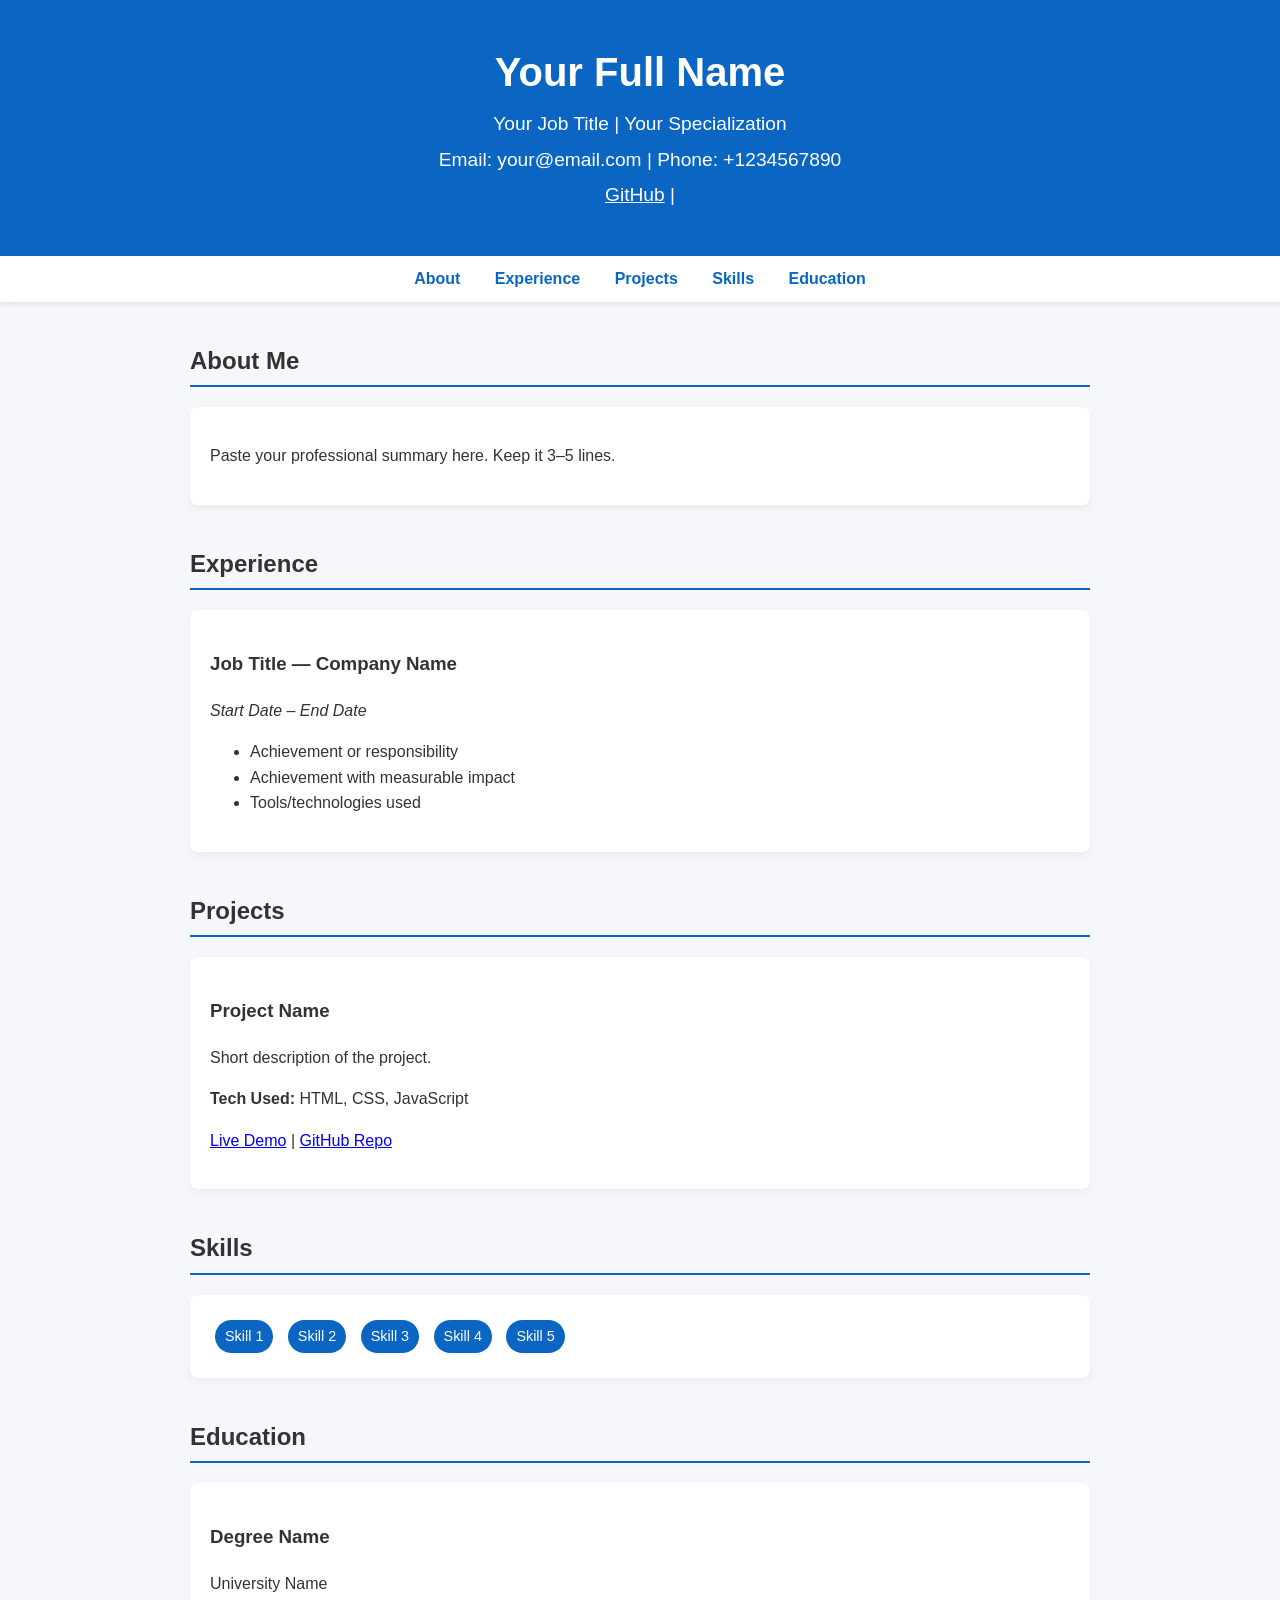
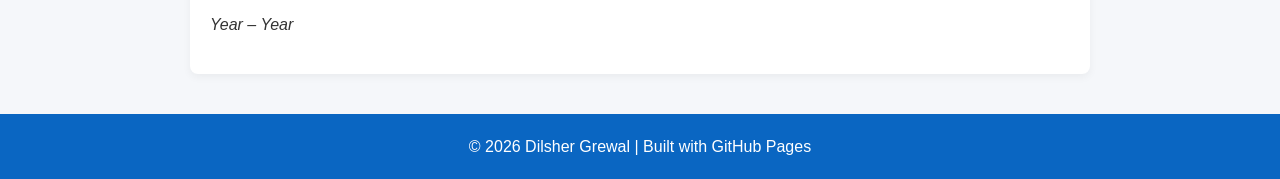
==== index.html @ e47f12a4 "Add initial portfolio webpage structure This file contains the complete structure of a portfolio web" ====
<!DOCTYPE html>
<html lang="en">
<head>
    <meta charset="UTF-8">
    <title>Dilsher Grewal | Portfolio</title>
    <meta name="viewport" content="width=device-width, initial-scale=1.0">
    
    <style>
        body {
            margin: 0;
            font-family: Arial, sans-serif;
            line-height: 1.6;
            background-color: #f5f7fa;
            color: #333;
        }

        header {
            background: #0a66c2;
            color: white;
            padding: 40px 20px;
            text-align: center;
        }

        header h1 {
            margin: 0;
            font-size: 2.5em;
        }

        header p {
            margin: 5px 0;
            font-size: 1.2em;
        }

        nav {
            text-align: center;
            background: white;
            padding: 10px;
            box-shadow: 0 2px 5px rgba(0,0,0,0.1);
        }

        nav a {
            margin: 0 15px;
            text-decoration: none;
            color: #0a66c2;
            font-weight: bold;
        }

        section {
            max-width: 900px;
            margin: 40px auto;
            padding: 0 20px;
        }

        h2 {
            border-bottom: 2px solid #0a66c2;
            padding-bottom: 5px;
        }

        .card {
            background: white;
            padding: 20px;
            margin: 20px 0;
            border-radius: 8px;
            box-shadow: 0 3px 8px rgba(0,0,0,0.05);
        }

        .skills span {
            display: inline-block;
            background: #0a66c2;
            color: white;
            padding: 5px 10px;
            margin: 5px;
            border-radius: 20px;
            font-size: 0.9em;
        }

        footer {
            text-align: center;
            padding: 20px;
            background: #0a66c2;
            color: white;
        }

        @media (max-width: 600px) {
            header h1 {
                font-size: 1.8em;
            }
        }
    </style>
</head>

<body>

<header>
    <h1>Your Full Name</h1>
    <p>Your Job Title | Your Specialization</p>
    <p>Email: your@email.com | Phone: +1234567890</p>
    <p>
        <a href="https://github.com/yourusername" target="_blank" style="color:white;">GitHub</a> |
    </p>
</header>

<nav>
    <a href="#about">About</a>
    <a href="#experience">Experience</a>
    <a href="#projects">Projects</a>
    <a href="#skills">Skills</a>
    <a href="#education">Education</a>
</nav>

<section id="about">
    <h2>About Me</h2>
    <div class="card">
        <p>
            Paste your professional summary here. Keep it 3–5 lines.
        </p>
    </div>
</section>

<section id="experience">
    <h2>Experience</h2>

    <div class="card">
        <h3>Job Title — Company Name</h3>
        <p><em>Start Date – End Date</em></p>
        <ul>
            <li>Achievement or responsibility</li>
            <li>Achievement with measurable impact</li>
            <li>Tools/technologies used</li>
        </ul>
    </div>

</section>

<section id="projects">
    <h2>Projects</h2>

    <div class="card">
        <h3>Project Name</h3>
        <p>Short description of the project.</p>
        <p><strong>Tech Used:</strong> HTML, CSS, JavaScript</p>
        <p>
            <a href="#">Live Demo</a> | 
            <a href="#">GitHub Repo</a>
        </p>
    </div>

</section>

<section id="skills">
    <h2>Skills</h2>
    <div class="card skills">
        <span>Skill 1</span>
        <span>Skill 2</span>
        <span>Skill 3</span>
        <span>Skill 4</span>
        <span>Skill 5</span>
    </div>
</section>

<section id="education">
    <h2>Education</h2>
    <div class="card">
        <h3>Degree Name</h3>
        <p>University Name</p>
        <p><em>Year – Year</em></p>
    </div>
</section>

<footer>
    © 2026 Dilsher Grewal | Built with GitHub Pages
</footer>

</body>
</html>
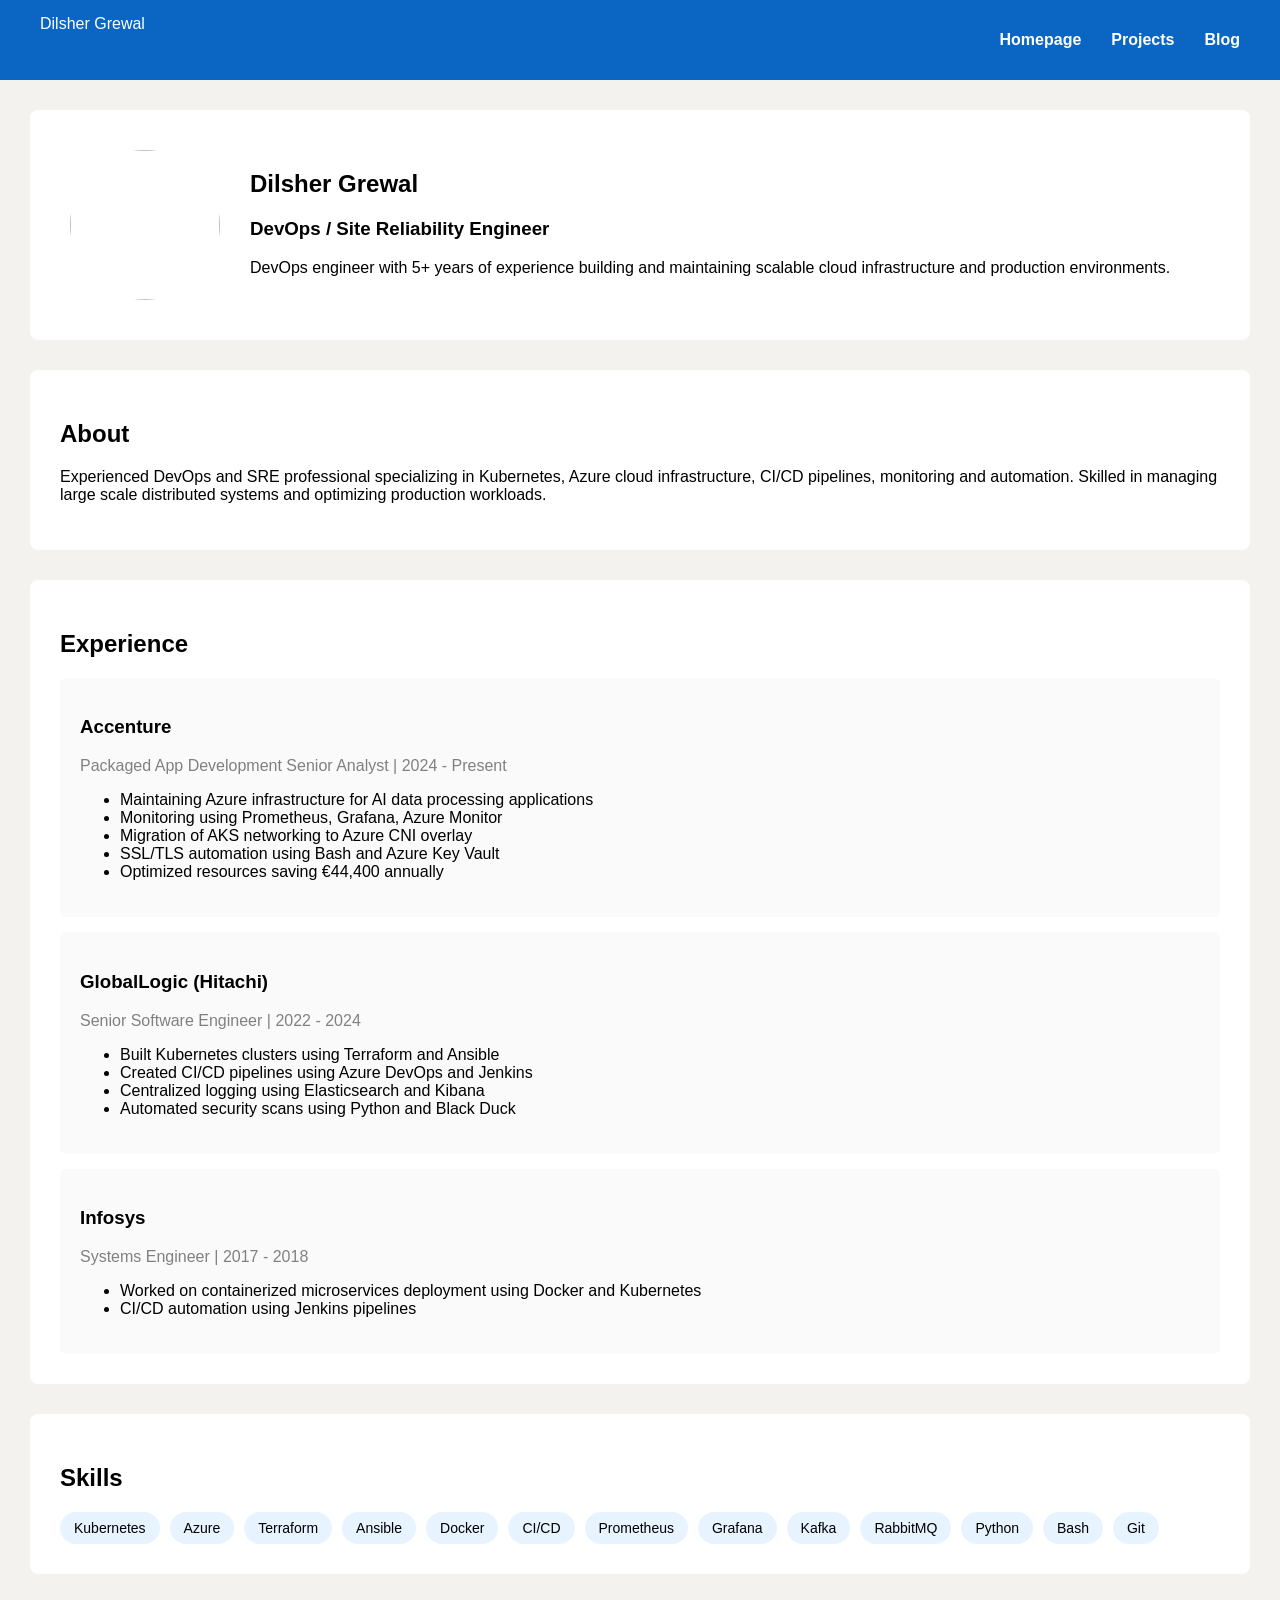
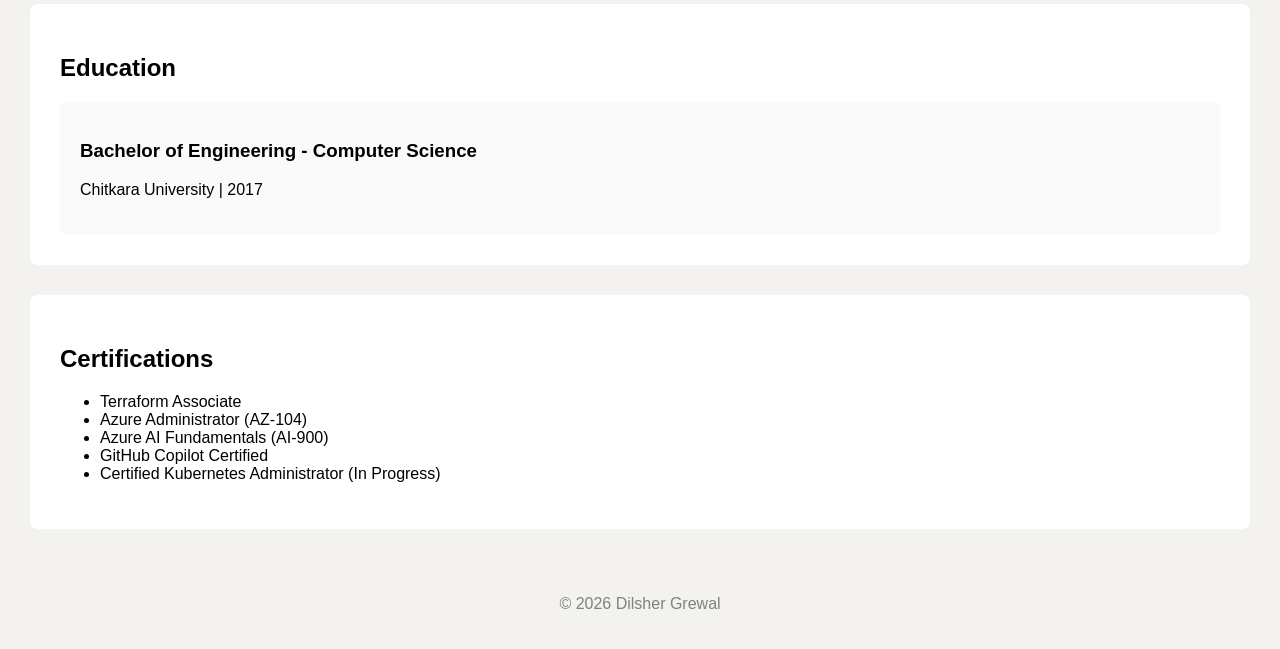
==== commit d405c2d0: "Update portfolio details and structure" ====
--- a/index.html
+++ b/index.html
@@ -1,174 +1,167 @@
 <!DOCTYPE html>
 <html lang="en">
 <head>
-    <meta charset="UTF-8">
-    <title>Dilsher Grewal | Portfolio</title>
-    <meta name="viewport" content="width=device-width, initial-scale=1.0">
-    
-    <style>
-        body {
-            margin: 0;
-            font-family: Arial, sans-serif;
-            line-height: 1.6;
-            background-color: #f5f7fa;
-            color: #333;
-        }
-
-        header {
-            background: #0a66c2;
-            color: white;
-            padding: 40px 20px;
-            text-align: center;
-        }
-
-        header h1 {
-            margin: 0;
-            font-size: 2.5em;
-        }
-
-        header p {
-            margin: 5px 0;
-            font-size: 1.2em;
-        }
-
-        nav {
-            text-align: center;
-            background: white;
-            padding: 10px;
-            box-shadow: 0 2px 5px rgba(0,0,0,0.1);
-        }
-
-        nav a {
-            margin: 0 15px;
-            text-decoration: none;
-            color: #0a66c2;
-            font-weight: bold;
-        }
-
-        section {
-            max-width: 900px;
-            margin: 40px auto;
-            padding: 0 20px;
-        }
-
-        h2 {
-            border-bottom: 2px solid #0a66c2;
-            padding-bottom: 5px;
-        }
-
-        .card {
-            background: white;
-            padding: 20px;
-            margin: 20px 0;
-            border-radius: 8px;
-            box-shadow: 0 3px 8px rgba(0,0,0,0.05);
-        }
-
-        .skills span {
-            display: inline-block;
-            background: #0a66c2;
-            color: white;
-            padding: 5px 10px;
-            margin: 5px;
-            border-radius: 20px;
-            font-size: 0.9em;
-        }
-
-        footer {
-            text-align: center;
-            padding: 20px;
-            background: #0a66c2;
-            color: white;
-        }
-
-        @media (max-width: 600px) {
-            header h1 {
-                font-size: 1.8em;
-            }
-        }
-    </style>
+<meta charset="UTF-8">
+<title>Dilsher Grewal | DevOps Engineer</title>
+<link rel="stylesheet" href="styles.css">
 </head>
 
 <body>
 
-<header>
-    <h1>Your Full Name</h1>
-    <p>Your Job Title | Your Specialization</p>
-    <p>Email: your@email.com | Phone: +1234567890</p>
-    <p>
-        <a href="https://github.com/yourusername" target="_blank" style="color:white;">GitHub</a> |
-    </p>
-</header>
-
-<nav>
-    <a href="#about">About</a>
-    <a href="#experience">Experience</a>
-    <a href="#projects">Projects</a>
-    <a href="#skills">Skills</a>
-    <a href="#education">Education</a>
+<!-- Navigation -->
+<nav class="navbar">
+    <div class="logo">Dilsher Grewal</div>
+    <ul>
+        <li><a href="index.html">Homepage</a></li>
+        <li><a href="projects.html">Projects</a></li>
+        <li><a href="blog.html">Blog</a></li>
+    </ul>
 </nav>
 
-<section id="about">
-    <h2>About Me</h2>
-    <div class="card">
+<!-- Profile Header -->
+<section class="profile-header">
+
+    <img src="images/profile.jpg" class="profile-pic">
+
+    <div class="profile-info">
+        <h1>Dilsher Grewal</h1>
+        <h3>DevOps / Site Reliability Engineer</h3>
         <p>
-            Paste your professional summary here. Keep it 3–5 lines.
+        DevOps engineer with 5+ years of experience building and maintaining
+        scalable cloud infrastructure and production environments.
         </p>
-    </div>
-</section>
 
-<section id="experience">
-    <h2>Experience</h2>
-
-    <div class="card">
-        <h3>Job Title — Company Name</h3>
-        <p><em>Start Date – End Date</em></p>
-        <ul>
-            <li>Achievement or responsibility</li>
-            <li>Achievement with measurable impact</li>
-            <li>Tools/technologies used</li>
-        </ul>
+        <!-- <div class="links">
+            <a href="https://github.com/">GitHub</a>
+            <a href="https://linkedin.com/">LinkedIn</a>
+        </div> -->
     </div>
 
 </section>
 
-<section id="projects">
-    <h2>Projects</h2>
+<!-- About -->
+<section class="section">
+<h2>About</h2>
 
-    <div class="card">
-        <h3>Project Name</h3>
-        <p>Short description of the project.</p>
-        <p><strong>Tech Used:</strong> HTML, CSS, JavaScript</p>
-        <p>
-            <a href="#">Live Demo</a> | 
-            <a href="#">GitHub Repo</a>
-        </p>
-    </div>
+<p>
+Experienced DevOps and SRE professional specializing in Kubernetes,
+Azure cloud infrastructure, CI/CD pipelines, monitoring and automation.
+Skilled in managing large scale distributed systems and optimizing
+production workloads.
+</p>
 
 </section>
 
-<section id="skills">
-    <h2>Skills</h2>
-    <div class="card skills">
-        <span>Skill 1</span>
-        <span>Skill 2</span>
-        <span>Skill 3</span>
-        <span>Skill 4</span>
-        <span>Skill 5</span>
-    </div>
+
+<!-- Experience -->
+<section class="section">
+<h2>Experience</h2>
+
+<div class="card">
+
+<h3>Accenture</h3>
+<p class="role">Packaged App Development Senior Analyst | 2024 - Present</p>
+
+<ul>
+<li>Maintaining Azure infrastructure for AI data processing applications</li>
+<li>Monitoring using Prometheus, Grafana, Azure Monitor</li>
+<li>Migration of AKS networking to Azure CNI overlay</li>
+<li>SSL/TLS automation using Bash and Azure Key Vault</li>
+<li>Optimized resources saving €44,400 annually</li>
+</ul>
+
+</div>
+
+<div class="card">
+
+<h3>GlobalLogic (Hitachi)</h3>
+<p class="role">Senior Software Engineer | 2022 - 2024</p>
+
+<ul>
+<li>Built Kubernetes clusters using Terraform and Ansible</li>
+<li>Created CI/CD pipelines using Azure DevOps and Jenkins</li>
+<li>Centralized logging using Elasticsearch and Kibana</li>
+<li>Automated security scans using Python and Black Duck</li>
+</ul>
+
+</div>
+
+
+<div class="card">
+
+<h3>Infosys</h3>
+<p class="role">Systems Engineer | 2017 - 2018</p>
+
+<ul>
+<li>Worked on containerized microservices deployment using Docker and Kubernetes</li>
+<li>CI/CD automation using Jenkins pipelines</li>
+</ul>
+
+</div>
+
 </section>
 
-<section id="education">
-    <h2>Education</h2>
-    <div class="card">
-        <h3>Degree Name</h3>
-        <p>University Name</p>
-        <p><em>Year – Year</em></p>
-    </div>
+
+<!-- Skills -->
+<section class="section">
+
+<h2>Skills</h2>
+
+<div class="skills">
+
+<span>Kubernetes</span>
+<span>Azure</span>
+<span>Terraform</span>
+<span>Ansible</span>
+<span>Docker</span>
+<span>CI/CD</span>
+<span>Prometheus</span>
+<span>Grafana</span>
+<span>Kafka</span>
+<span>RabbitMQ</span>
+<span>Python</span>
+<span>Bash</span>
+<span>Git</span>
+
+</div>
+
+</section>
+
+
+<!-- Education -->
+
+<section class="section">
+
+<h2>Education</h2>
+
+<div class="card">
+<h3>Bachelor of Engineering - Computer Science</h3>
+<p>Chitkara University | 2017</p>
+</div>
+
+</section>
+
+
+<!-- Certifications -->
+
+<section class="section">
+
+<h2>Certifications</h2>
+
+<ul>
+<li>Terraform Associate</li>
+<li>Azure Administrator (AZ-104)</li>
+<li>Azure AI Fundamentals (AI-900)</li>
+<li>GitHub Copilot Certified</li>
+<li>Certified Kubernetes Administrator (In Progress)</li>
+</ul>
+
 </section>
 
 <footer>
-    © 2026 Dilsher Grewal | Built with GitHub Pages
+
+<p>© 2026 Dilsher Grewal</p>
+
 </footer>
 
 </body>
--- a/styles.css
+++ b/styles.css
@@ -0,0 +1,88 @@
+body{
+font-family: Arial;
+margin:0;
+background:#f3f2ef;
+}
+
+/* Navbar */
+
+.navbar{
+display:flex;
+justify-content:space-between;
+background:#0a66c2;
+color:white;
+padding:15px 40px;
+}
+
+.navbar ul{
+list-style:none;
+display:flex;
+gap:30px;
+}
+
+.navbar a{
+color:white;
+text-decoration:none;
+font-weight:bold;
+}
+
+/* Profile Header */
+
+.profile-header{
+display:flex;
+gap:30px;
+padding:40px;
+background:white;
+margin:30px;
+border-radius:8px;
+}
+
+.profile-pic{
+width:150px;
+height:150px;
+border-radius:50%;
+object-fit:cover;
+}
+
+/* Sections */
+
+.section{
+background:white;
+margin:30px;
+padding:30px;
+border-radius:8px;
+}
+
+.card{
+background:#fafafa;
+padding:20px;
+margin-top:15px;
+border-radius:6px;
+}
+
+.role{
+color:gray;
+}
+
+/* Skills */
+
+.skills{
+display:flex;
+flex-wrap:wrap;
+gap:10px;
+}
+
+.skills span{
+background:#e7f3ff;
+padding:8px 14px;
+border-radius:20px;
+font-size:14px;
+}
+
+/* Footer */
+
+footer{
+text-align:center;
+padding:20px;
+color:gray;
+}
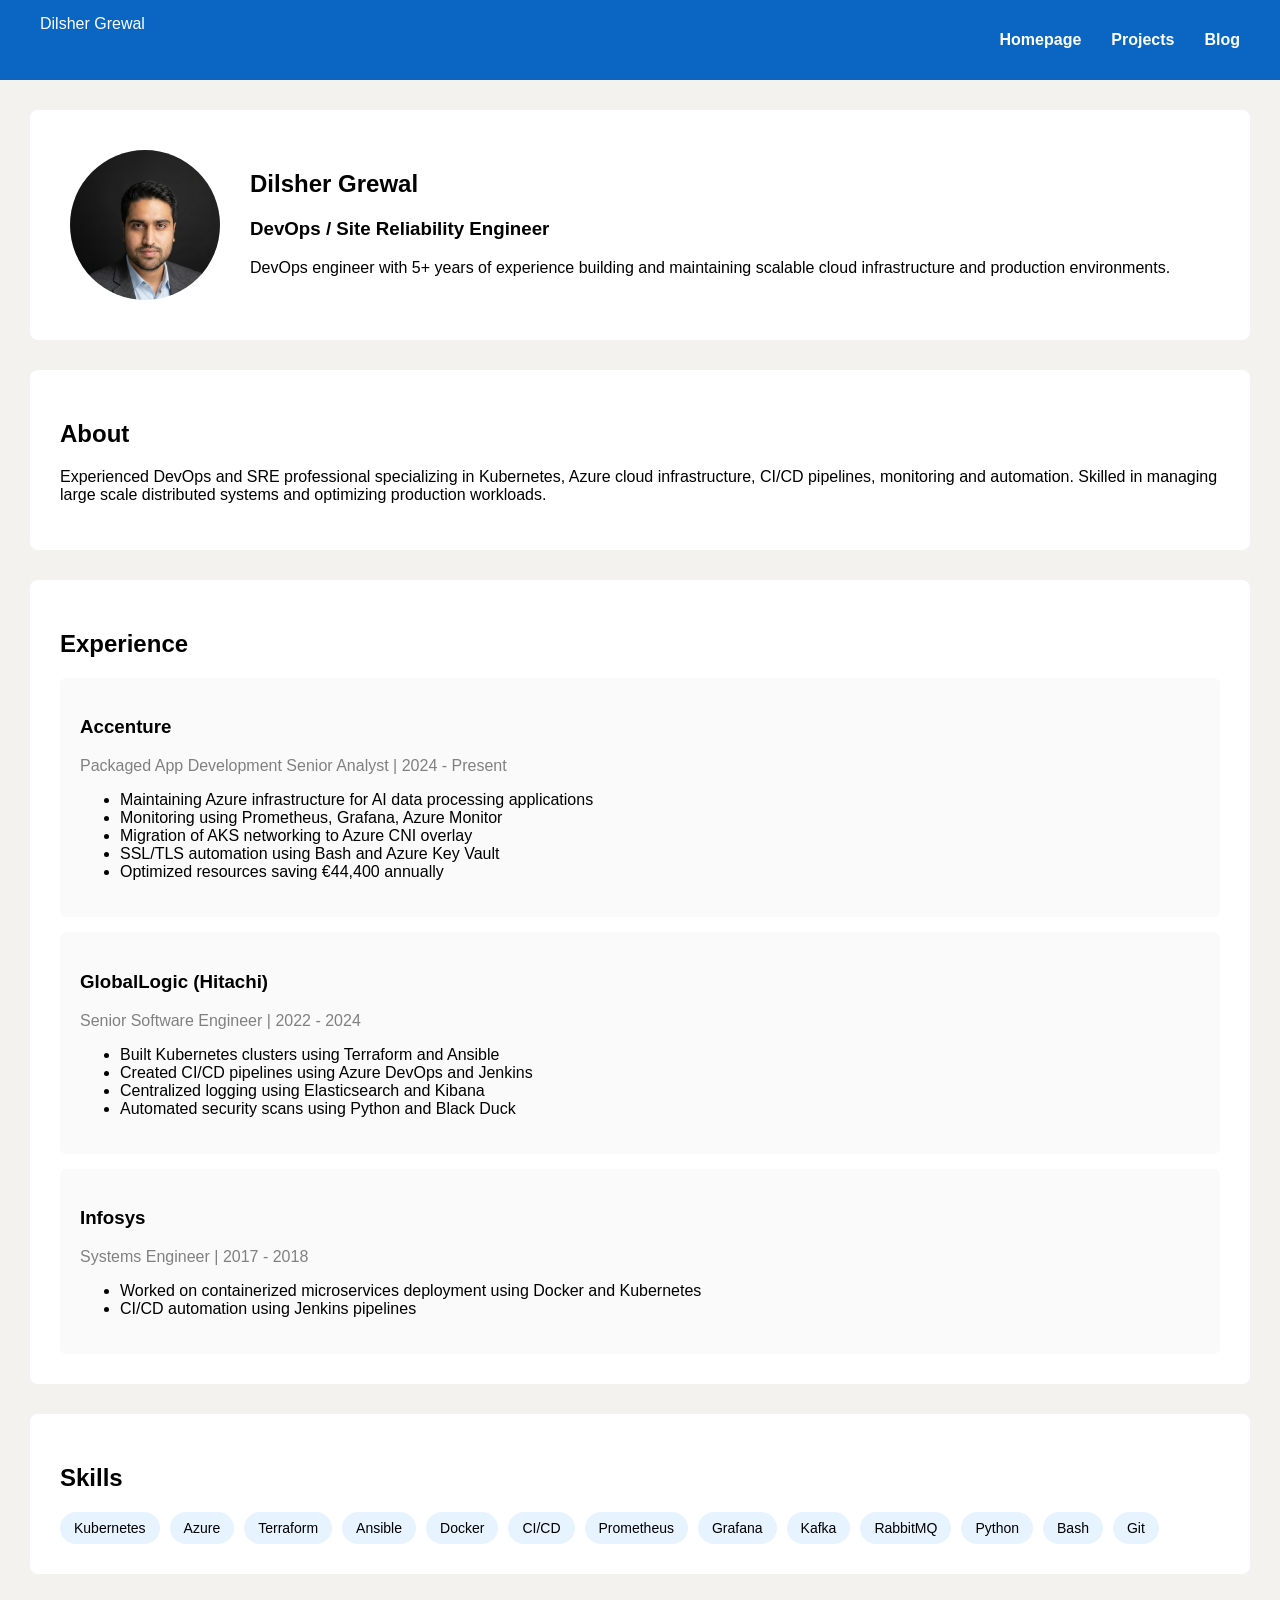
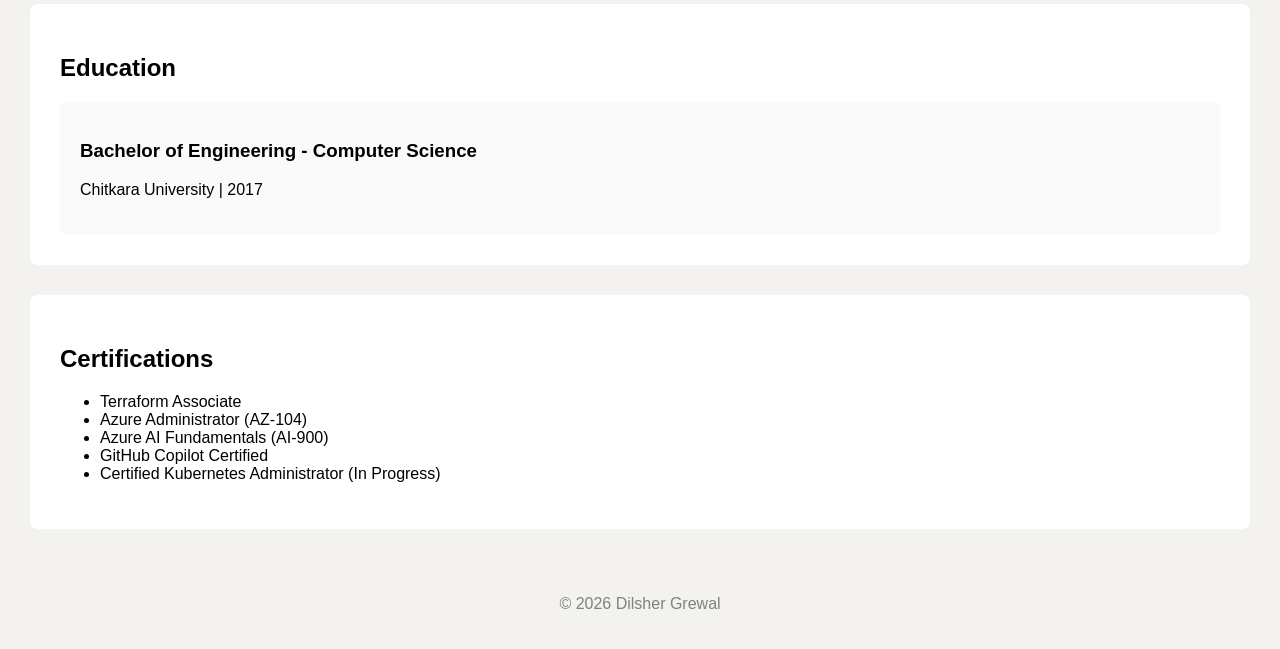
==== commit be7951be: "Change profile image format from JPG to JPEG" ====
--- a/index.html
+++ b/index.html
@@ -21,7 +21,7 @@
 <!-- Profile Header -->
 <section class="profile-header">
 
-    <img src="images/profile.jpg" class="profile-pic">
+    <img src="images/profile.jpeg" class="profile-pic">
 
     <div class="profile-info">
         <h1>Dilsher Grewal</h1>
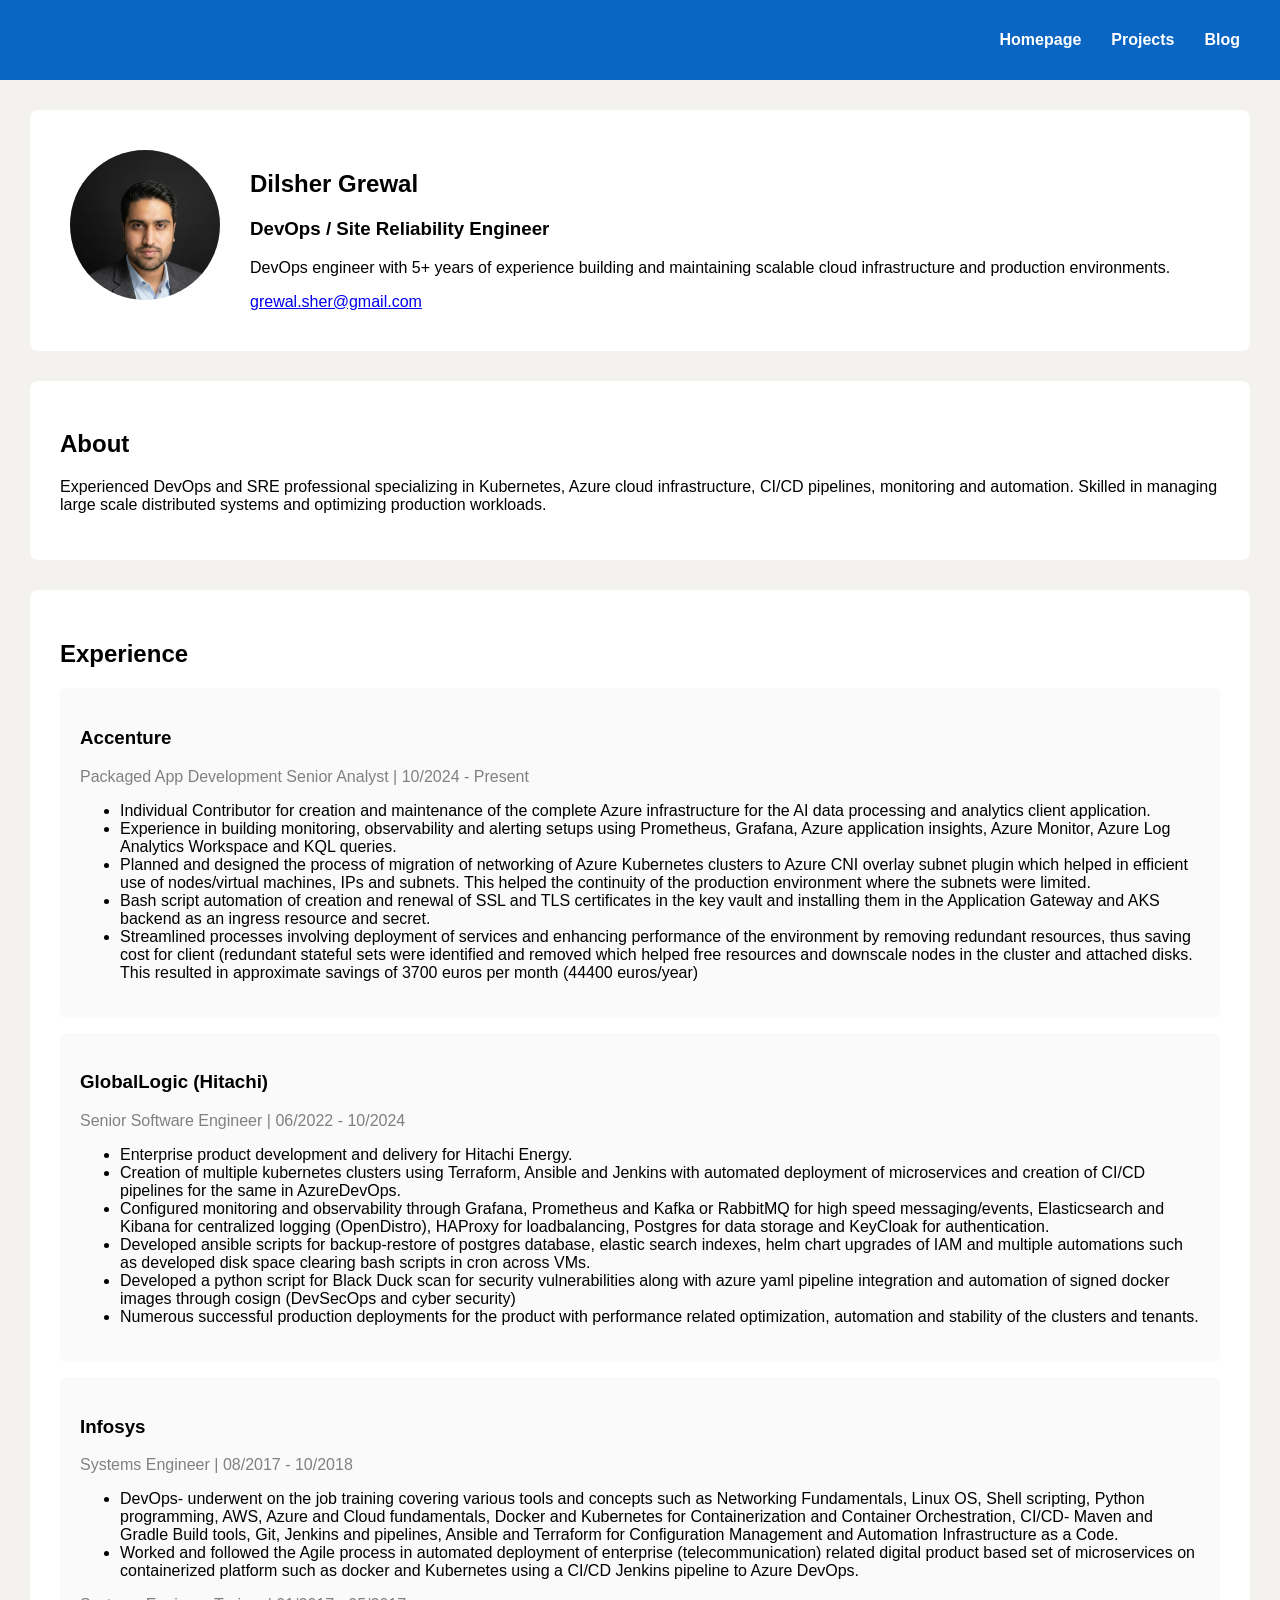
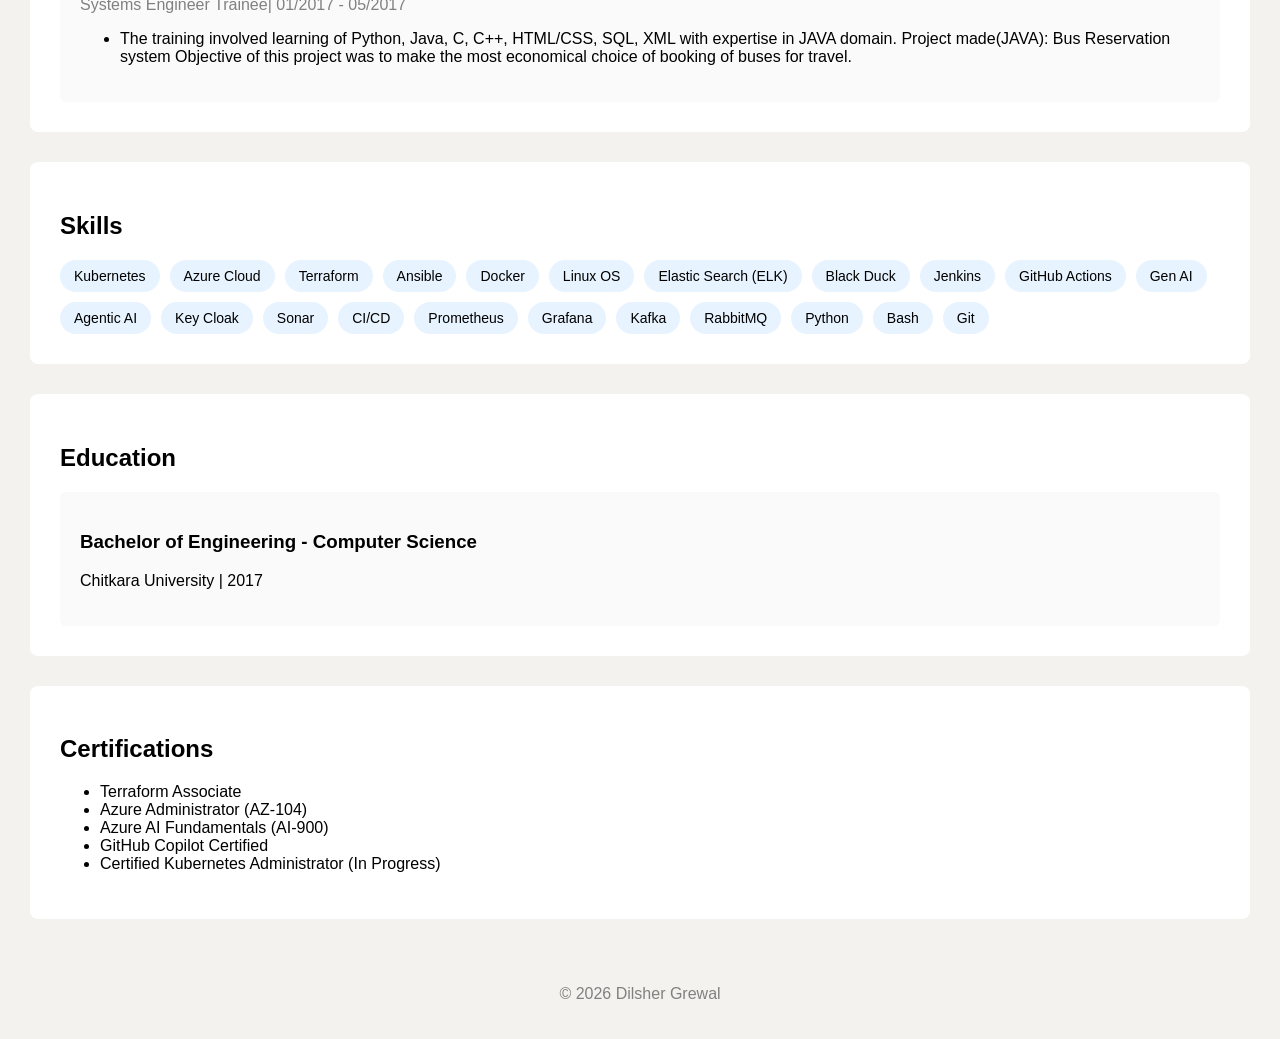
==== commit 6456ebd2: "Revise job titles and enhance skills section Updated job titles with specific dates and added new sk" ====
--- a/index.html
+++ b/index.html
@@ -10,7 +10,7 @@
 
 <!-- Navigation -->
 <nav class="navbar">
-    <div class="logo">Dilsher Grewal</div>
+    <div class="logo"></div>
     <ul>
         <li><a href="index.html">Homepage</a></li>
         <li><a href="projects.html">Projects</a></li>
@@ -31,10 +31,10 @@
         scalable cloud infrastructure and production environments.
         </p>
 
-        <!-- <div class="links">
-            <a href="https://github.com/">GitHub</a>
-            <a href="https://linkedin.com/">LinkedIn</a>
-        </div> -->
+        <div class="links">
+            <a href="grewal.sher@gmail.com">grewal.sher@gmail.com</a>
+            <!-- <a href="https://github.com/">GitHub</a> -->
+        </div>
     </div>
 
 </section>
@@ -60,14 +60,14 @@
 <div class="card">
 
 <h3>Accenture</h3>
-<p class="role">Packaged App Development Senior Analyst | 2024 - Present</p>
+<p class="role">Packaged App Development Senior Analyst | 10/2024 - Present</p>
 
 <ul>
-<li>Maintaining Azure infrastructure for AI data processing applications</li>
-<li>Monitoring using Prometheus, Grafana, Azure Monitor</li>
-<li>Migration of AKS networking to Azure CNI overlay</li>
-<li>SSL/TLS automation using Bash and Azure Key Vault</li>
-<li>Optimized resources saving €44,400 annually</li>
+<li>Individual Contributor for creation and maintenance of the complete Azure infrastructure for the AI data processing and analytics client application.</li>
+<li>Experience in building monitoring, observability and alerting setups using Prometheus, Grafana, Azure application insights, Azure Monitor, Azure Log Analytics Workspace and KQL queries.</li>
+<li>Planned and designed the process of migration of networking of Azure Kubernetes clusters to Azure CNI overlay subnet plugin which helped in efficient use of nodes/virtual machines, IPs and subnets. This helped the continuity of the production environment where the subnets were limited.</li>
+<li>Bash script automation of creation and renewal of SSL and TLS certificates in the key vault and installing them in the Application Gateway and AKS backend as an ingress resource and secret.</li>
+<li>Streamlined processes involving deployment of services and enhancing performance of the environment by removing redundant resources, thus saving cost for client (redundant stateful sets were identified and removed which helped free resources and downscale nodes in the cluster and attached disks. This resulted in approximate savings of 3700 euros per month (44400 euros/year)</li>
 </ul>
 
 </div>
@@ -75,13 +75,15 @@
 <div class="card">
 
 <h3>GlobalLogic (Hitachi)</h3>
-<p class="role">Senior Software Engineer | 2022 - 2024</p>
+<p class="role">Senior Software Engineer | 06/2022 - 10/2024</p>
 
 <ul>
-<li>Built Kubernetes clusters using Terraform and Ansible</li>
-<li>Created CI/CD pipelines using Azure DevOps and Jenkins</li>
-<li>Centralized logging using Elasticsearch and Kibana</li>
-<li>Automated security scans using Python and Black Duck</li>
+<li>Enterprise product development and delivery for Hitachi Energy.</li>
+<li>Creation of multiple kubernetes clusters using Terraform, Ansible and Jenkins with automated deployment of microservices and creation of CI/CD pipelines for the same in AzureDevOps.</li>
+<li>Configured monitoring and observability through Grafana, Prometheus and Kafka or RabbitMQ for high speed messaging/events, Elasticsearch and Kibana for centralized logging (OpenDistro), HAProxy for loadbalancing, Postgres for data storage and KeyCloak for authentication.</li>
+<li>Developed ansible scripts for backup-restore of postgres database, elastic search indexes, helm chart upgrades of IAM and multiple automations such as developed disk space clearing bash scripts in cron across VMs.</li>
+<li>Developed a python script for Black Duck scan for security vulnerabilities along with azure yaml pipeline integration and automation of signed docker images through cosign (DevSecOps and cyber security)</li>
+<li>Numerous successful production deployments for the product with performance related optimization, automation and stability of the clusters and tenants.</li>
 </ul>
 
 </div>
@@ -90,11 +92,17 @@
 <div class="card">
 
 <h3>Infosys</h3>
-<p class="role">Systems Engineer | 2017 - 2018</p>
+<p class="role">Systems Engineer | 08/2017 - 10/2018</p>
 
 <ul>
-<li>Worked on containerized microservices deployment using Docker and Kubernetes</li>
-<li>CI/CD automation using Jenkins pipelines</li>
+<li>DevOps- underwent on the job training covering various tools and concepts such as Networking Fundamentals, Linux OS, Shell scripting, Python programming, AWS, Azure and Cloud fundamentals, Docker and Kubernetes for Containerization and Container Orchestration, CI/CD- Maven and Gradle Build tools, Git, Jenkins and pipelines, Ansible and Terraform for Configuration Management and Automation Infrastructure as a Code.</li>
+<li>Worked and followed the Agile process in automated deployment of enterprise (telecommunication) related digital product based set of microservices on containerized platform such as docker and Kubernetes using a CI/CD Jenkins pipeline to Azure DevOps.</li>
+</ul>
+
+<p class="role">Systems Engineer Trainee| 01/2017 - 05/2017</p>
+
+<ul>
+<li>The training involved learning of Python, Java, C, C++, HTML/CSS, SQL, XML with expertise in JAVA domain. Project made(JAVA): Bus Reservation system Objective of this project was to make the most economical choice of booking of buses for travel.</li>
 </ul>
 
 </div>
@@ -110,10 +118,19 @@
 <div class="skills">
 
 <span>Kubernetes</span>
-<span>Azure</span>
+<span>Azure Cloud</span>
 <span>Terraform</span>
 <span>Ansible</span>
 <span>Docker</span>
+<span>Linux OS</span>
+<span>Elastic Search (ELK)</span>
+<span>Black Duck</span>
+<span>Jenkins</span>
+<span>GitHub Actions</span>
+<span>Gen AI</span>
+<span>Agentic AI</span>
+<span>Key Cloak</span>
+<span>Sonar</span>
 <span>CI/CD</span>
 <span>Prometheus</span>
 <span>Grafana</span>
